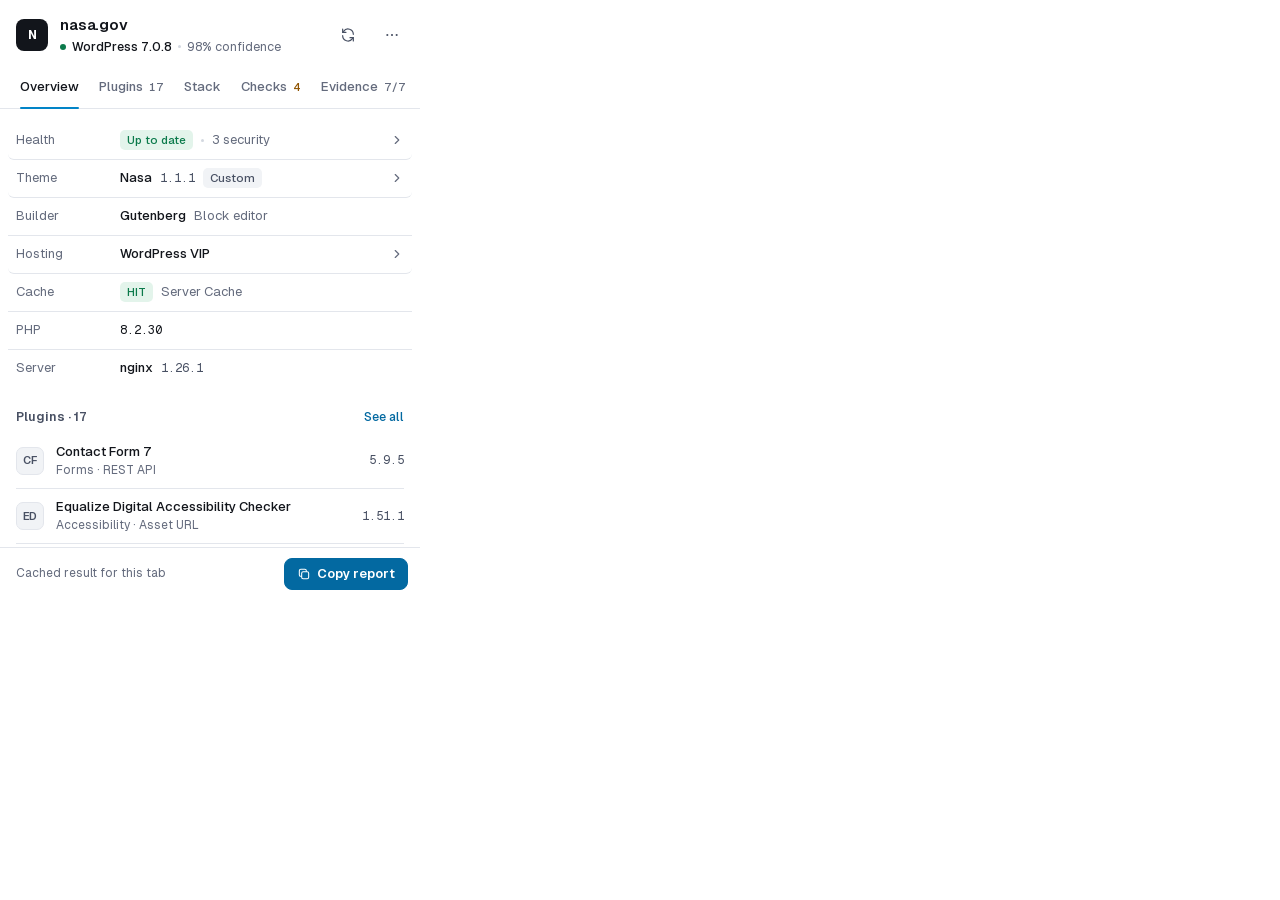
==== popup/popup.html @ 4d2f4af3 "release: WPScout 2.1.0 Vulnerability checks (Wordfence Intelligence, WPScan), Stack and Checks tabs," ====
<!DOCTYPE html>
<html lang="en">
<head>
  <meta charset="UTF-8">
  <meta name="viewport" content="width=device-width, initial-scale=1.0">
  <meta name="color-scheme" content="light dark">
  <title>WPScout</title>
  <script src="theme-init.js"></script>
  <link rel="stylesheet" href="popup.css">
</head>
<body>
  <div class="pp" id="app">
    <!-- Header: site identity + status line -->
    <header class="pp-head">
      <div class="site-ico" id="site-ico" aria-hidden="true">
        <span class="site-mono" id="site-mono">W</span>
        <img id="site-favicon" alt="" hidden>
      </div>
      <div class="site-meta">
        <div class="site-name" id="site-name">Scanning…</div>
        <div class="site-sub" id="site-sub"><span class="sk" style="width:150px;height:9px"></span></div>
      </div>
      <button class="ibtn" id="rescan-btn" type="button" aria-label="Rescan page" title="Rescan page">
        <svg width="16" height="16" viewBox="0 0 24 24" fill="none" stroke="currentColor" stroke-width="1.8" stroke-linecap="round" stroke-linejoin="round"><path d="M20 11a8 8 0 0 0-14.6-4.5L4 8"/><path d="M4 3v5h5"/><path d="M4 13a8 8 0 0 0 14.6 4.5L20 16"/><path d="M20 21v-5h-5"/></svg>
      </button>
      <button class="ibtn" id="menu-btn" type="button" aria-label="More actions" title="More" aria-haspopup="menu" aria-expanded="false" aria-controls="menu">
        <svg width="16" height="16" viewBox="0 0 24 24" fill="currentColor"><circle cx="5" cy="12" r="1.6"/><circle cx="12" cy="12" r="1.6"/><circle cx="19" cy="12" r="1.6"/></svg>
      </button>
    </header>

    <!-- Overflow menu -->
    <div class="menu" id="menu" role="menu" aria-labelledby="menu-btn" hidden>
      <button class="mi" type="button" role="menuitem" data-action="copy-plugins">
        <svg width="16" height="16" viewBox="0 0 24 24" fill="none" stroke="currentColor" stroke-width="1.8" stroke-linejoin="round"><path d="M8 6h12M8 12h12M8 18h12" stroke-linecap="round"/><circle cx="4" cy="6" r="1" fill="currentColor"/><circle cx="4" cy="12" r="1" fill="currentColor"/><circle cx="4" cy="18" r="1" fill="currentColor"/></svg>
        Copy plugin list
      </button>
      <button class="mi" type="button" role="menuitem" data-action="export-json">
        <svg width="16" height="16" viewBox="0 0 24 24" fill="none" stroke="currentColor" stroke-width="1.8" stroke-linecap="round" stroke-linejoin="round"><path d="M12 4v11"/><path d="m7 10 5 5 5-5"/><path d="M5 20h14"/></svg>
        Export JSON
      </button>
      <button class="mi" type="button" role="menuitem" data-action="open-settings">
        <svg width="16" height="16" viewBox="0 0 24 24" fill="none" stroke="currentColor" stroke-width="1.8" stroke-linecap="round" stroke-linejoin="round"><path d="M12 3 5 6v5c0 4.4 3 8.4 7 9.5 4-1.1 7-5.1 7-9.5V6Z"/><path d="m9.5 12 1.8 1.8L15 10"/></svg>
        Vulnerability checks
      </button>
      <div class="msep" role="separator"></div>
      <button class="mi" type="button" role="menuitem" data-action="theme">
        <svg width="16" height="16" viewBox="0 0 24 24" fill="none" stroke="currentColor" stroke-width="1.8" stroke-linejoin="round"><path d="M20 14.5A8 8 0 1 1 9.5 4a6.5 6.5 0 0 0 10.5 10.5z"/></svg>
        <span id="theme-label">Dark theme</span>
      </button>
      <a class="mi" role="menuitem" href="https://wise.com/pay/r/dY07p1CL5kn91qw" target="_blank" rel="noopener noreferrer">
        <svg width="16" height="16" viewBox="0 0 24 24" fill="none" stroke="currentColor" stroke-width="1.8" stroke-linejoin="round"><path d="M12 20s-7.5-4.4-7.5-10A4.3 4.3 0 0 1 12 7.6 4.3 4.3 0 0 1 19.5 10c0 5.6-7.5 10-7.5 10z"/></svg>
        Support WPScout
      </a>
      <div class="msep" role="separator"></div>
      <div class="mver"><img src="logo.svg" alt=""><span id="app-version">WPScout</span></div>
    </div>

    <!-- Tabs -->
    <nav class="pp-tabs" id="tabs" role="tablist" aria-label="Report sections" hidden>
      <button class="pp-tab" type="button" role="tab" id="tab-overview" data-tab="overview" aria-controls="pane-overview" aria-selected="true">Overview</button>
      <button class="pp-tab" type="button" role="tab" id="tab-plugins" data-tab="plugins" aria-controls="pane-plugins" aria-selected="false" tabindex="-1">Plugins<span class="count" id="tab-plugins-count"></span></button>
      <button class="pp-tab" type="button" role="tab" id="tab-hosting" data-tab="hosting" aria-controls="pane-hosting" aria-selected="false" tabindex="-1">Stack</button>
      <button class="pp-tab" type="button" role="tab" id="tab-checks" data-tab="checks" aria-controls="pane-checks" aria-selected="false" tabindex="-1">Checks<span class="count warn" id="tab-checks-count"></span></button>
      <button class="pp-tab" type="button" role="tab" id="tab-evidence" data-tab="evidence" aria-controls="pane-evidence" aria-selected="false" tabindex="-1">Evidence<span class="count" id="tab-evidence-count"></span></button>
      <span class="pp-ink" id="tab-ink" aria-hidden="true"></span>
    </nav>

    <main class="pp-body" id="body">
      <!-- Scanning skeleton -->
      <section class="pp-pane" id="state-loading" aria-busy="true" aria-label="Scanning">
        <dl class="rows">
          <div class="row"><dt>Theme</dt><dd><span class="sk" style="width:46%"></span></dd><span></span></div>
          <div class="row"><dt>Builder</dt><dd><span class="sk" style="width:38%"></span></dd><span></span></div>
          <div class="row"><dt>Hosting</dt><dd><span class="sk" style="width:52%"></span></dd><span></span></div>
          <div class="row"><dt>Cache</dt><dd><span class="sk" style="width:30%"></span></dd><span></span></div>
          <div class="row"><dt>PHP</dt><dd><span class="sk" style="width:24%"></span></dd><span></span></div>
          <div class="row"><dt>Server</dt><dd><span class="sk" style="width:40%"></span></dd><span></span></div>
        </dl>
        <div class="grp">
          <div class="grp-h"><h2>Plugins</h2></div>
          <div class="sk-row"><span class="sk sk-ico"></span><span class="sk-lines"><span class="sk" style="width:62%"></span><span class="sk" style="width:30%;height:8px"></span></span><span class="sk" style="width:44px"></span></div>
          <div class="sk-row"><span class="sk sk-ico"></span><span class="sk-lines"><span class="sk" style="width:48%"></span><span class="sk" style="width:26%;height:8px"></span></span><span class="sk" style="width:44px"></span></div>
          <div class="sk-row"><span class="sk sk-ico"></span><span class="sk-lines"><span class="sk" style="width:70%"></span><span class="sk" style="width:34%;height:8px"></span></span><span class="sk" style="width:44px"></span></div>
        </div>
      </section>

      <!-- Not WordPress / browser page / error -->
      <section class="pp-pane nowp" id="state-empty" hidden>
        <div>
          <img class="empty-logo" src="logo.svg" alt="">
          <h2 id="empty-title">This site doesn't look like WordPress</h2>
          <p id="empty-desc">None of the seven signals matched.</p>
        </div>
        <div class="checked" id="empty-checked">
          <dl class="rows">
            <div class="row"><span class="xi" aria-hidden="true"></span><dd><span class="v">Asset paths</span><span class="aux">No /wp-content/ or /wp-includes/ files</span></dd><span></span></div>
            <div class="row"><span class="xi" aria-hidden="true"></span><dd><span class="v">Generator tag</span><span class="aux">No WordPress meta tag</span></dd><span></span></div>
            <div class="row"><span class="xi" aria-hidden="true"></span><dd><span class="v">REST API</span><span class="aux">No /wp-json/ endpoint</span></dd><span></span></div>
            <div class="row"><span class="xi" aria-hidden="true"></span><dd><span class="v">Link header</span><span class="aux">No api.w.org relation</span></dd><span></span></div>
          </dl>
        </div>
        <div class="empty-actions">
          <button class="btn primary" type="button" id="empty-rescan">
            <svg width="14" height="14" viewBox="0 0 24 24" fill="none" stroke="currentColor" stroke-width="1.8" stroke-linecap="round" stroke-linejoin="round"><path d="M20 11a8 8 0 0 0-14.6-4.5L4 8"/><path d="M4 3v5h5"/><path d="M4 13a8 8 0 0 0 14.6 4.5L20 16"/><path d="M20 21v-5h-5"/></svg>
            Rescan
          </button>
          <button class="btn primary" type="button" id="empty-reload" data-action="reload-tab" hidden>
            <svg width="14" height="14" viewBox="0 0 24 24" fill="none" stroke="currentColor" stroke-width="1.8" stroke-linecap="round" stroke-linejoin="round"><path d="M20 11a8 8 0 0 0-14.6-4.5L4 8"/><path d="M4 3v5h5"/></svg>
            Reload page
          </button>
          <button class="btn" type="button" data-open="https://wordpress.org/showcase/">Try a WordPress site</button>
        </div>
      </section>

      <!-- Overview -->
      <section class="pp-pane" id="pane-overview" role="tabpanel" aria-labelledby="tab-overview" hidden>
        <dl class="rows" id="stack-rows"></dl>
        <div class="grp">
          <div class="grp-h"><h2 id="ov-plugins-h">Plugins</h2><button class="link" type="button" data-goto="plugins">See all</button></div>
          <ul class="plist" id="ov-plugins"></ul>
        </div>
      </section>

      <!-- Plugins -->
      <section class="pp-pane" id="pane-plugins" role="tabpanel" aria-labelledby="tab-plugins" hidden>
        <label class="search">
          <svg width="14" height="14" viewBox="0 0 24 24" fill="none" stroke="currentColor" stroke-width="2" stroke-linecap="round"><circle cx="11" cy="11" r="7"/><path d="m20 20-3.5-3.5"/></svg>
          <input type="search" id="plugin-search" placeholder="Search plugins" aria-label="Search plugins" autocomplete="off" spellcheck="false">
        </label>
        <div class="chips" id="chips" role="group" aria-label="Filter by category"></div>
        <div id="plugins-list"></div>
      </section>

      <!-- Hosting -->
      <section class="pp-pane" id="pane-hosting" role="tabpanel" aria-labelledby="tab-hosting" hidden></section>

      <!-- Checks: updates, security, SEO -->
      <section class="pp-pane" id="pane-checks" role="tabpanel" aria-labelledby="tab-checks" hidden></section>

      <!-- Settings: optional API keys for known-vulnerability checks -->
      <section class="pp-pane settings" id="pane-settings" hidden>
        <button class="link back" type="button" data-action="close-settings">← Back</button>
        <h2>Vulnerability checks</h2>
        <p>WPScout can check the plugins, theme and WordPress version it finds against databases of known vulnerabilities. Add a key for any of these. Results from each are combined, and Chrome asks to let WPScout reach each provider you turn on.</p>
        <div class="prov" data-provider="wordfence">
          <div class="prov-h"><h3>Wordfence</h3><span class="prov-state" id="state-wordfence"></span></div>
          <p class="aux">Free key. <a href="https://www.wordfence.com/threat-intel/vulnerabilities/" target="_blank" rel="noopener noreferrer">Get a key at wordfence.com</a></p>
          <p class="aux">Downloads the full list at most once a day and checks versions on your computer. The sites you scan are never sent to Wordfence.</p>
          <label class="field"><input type="password" id="key-wordfence" autocomplete="off" spellcheck="false" aria-label="Wordfence API key" placeholder="Paste your Wordfence Intelligence API key"></label>
          <div class="settings-actions">
            <button class="btn primary" type="button" data-action="save-key" data-provider="wordfence">Save and turn on</button>
            <button class="btn" type="button" id="remove-wordfence" data-action="remove-key" data-provider="wordfence" hidden>Remove key</button>
          </div>
          <p class="status" id="status-wordfence"></p>
        </div>
        <div class="prov" data-provider="wpscan">
          <div class="prov-h"><h3>WPScan</h3><span class="prov-state" id="state-wpscan"></span></div>
          <p class="aux">Free key for non-commercial use: 25 requests a day. Commercial use needs a paid plan. <a href="https://wpscan.com/pricing/" target="_blank" rel="noopener noreferrer">See wpscan.com</a></p>
          <p class="aux">Checks run when you open the popup, one request per plugin, theme and WordPress version, so a free key covers about two sites a day. Plugin and theme names (not their versions) are sent to WPScan, and results aren’t stored.</p>
          <label class="field"><input type="password" id="key-wpscan" autocomplete="off" spellcheck="false" aria-label="WPScan API key" placeholder="Paste your WPScan API token"></label>
          <div class="settings-actions">
            <button class="btn primary" type="button" data-action="save-key" data-provider="wpscan">Save and turn on</button>
            <button class="btn" type="button" id="remove-wpscan" data-action="remove-key" data-provider="wpscan" hidden>Remove key</button>
          </div>
          <p class="status" id="status-wpscan"></p>
        </div>
        <p class="aux credit">Vulnerability data provided by Wordfence Intelligence and WPScan, depending on the keys you add.</p>
      </section>

      <!-- Evidence -->
      <section class="pp-pane" id="pane-evidence" role="tabpanel" aria-labelledby="tab-evidence" hidden></section>
    </main>

    <footer class="pp-foot" id="foot">
      <span class="when" id="foot-when">Reading page signals and REST API…</span>
      <button class="btn primary" type="button" id="copy-btn" disabled>
        <svg width="14" height="14" viewBox="0 0 24 24" fill="none" stroke="currentColor" stroke-width="1.8" stroke-linejoin="round"><rect x="8" y="8" width="12" height="12" rx="2.5"/><path d="M16 8V6.5A2.5 2.5 0 0 0 13.5 4h-7A2.5 2.5 0 0 0 4 6.5v7A2.5 2.5 0 0 0 6.5 16H8"/></svg>
        Copy report
      </button>
    </footer>

    <div class="toast" id="toast" role="status" aria-live="polite"></div>
  </div>

  <script src="detect.js"></script>
  <script src="popup.js"></script>
</body>
</html>
---- popup/popup.css ----
/* ==========================================================================
   WPScout popup (420 × 600)
   Neutral surfaces, one brand blue (#0284C7), green = confirmed,
   amber = uncertain. Geist for UI, Geist Mono only for versions, IPs, headers.
   ========================================================================== */

@font-face {
  font-family: "Geist";
  src: url("fonts/Geist-Variable.woff2") format("woff2");
  font-weight: 100 900;
  font-display: swap;
}
@font-face {
  font-family: "Geist Mono";
  src: url("fonts/GeistMono-Variable.woff2") format("woff2");
  font-weight: 100 900;
  font-display: swap;
}

:root {
  --bg: #FFFFFF;
  --sunken: #F1F3F6;
  --line: #E3E6EC;
  --line-strong: #D3D8E0;
  --ink: #12151B;
  --ink-2: #485063;
  --ink-3: #646B7D;
  --brand: #0284C7;          /* WPScout brand blue: icon, indicators */
  --brand-fill: #0369A1;     /* primary button: brand blue one step deeper, so white text passes AA (5.9:1) */
  --brand-fill-hover: #075985;
  --brand-ink: #FFFFFF;      /* text on brand fills */
  --accent: #0369A1;         /* links and focus on light (5.9:1) */
  --accent-soft: #E0F2FE;
  --ok: #0B7A4B;
  --ok-soft: #E3F4EB;
  --warn: #8F5400;
  --warn-soft: #FCF1DD;
  --bad: #B42318;
  --shadow-menu: 0 2px 6px rgba(18, 21, 27, .08), 0 16px 32px -12px rgba(18, 21, 27, .28);
  --font: "Geist", ui-sans-serif, -apple-system, BlinkMacSystemFont, "Segoe UI", sans-serif;
  --mono: "Geist Mono", ui-monospace, SFMono-Regular, Menlo, Consolas, monospace;
  --ease: cubic-bezier(.2, .8, .2, 1);
  color-scheme: light;
}
@media (prefers-color-scheme: dark) {
  :root:not([data-theme="light"]) {
    --bg: #15181E; --sunken: #1D2129; --line: #272C36; --line-strong: #343A47;
    --ink: #ECEEF3; --ink-2: #B3B9C6; --ink-3: #959CAD;
    --brand: #38BDF8; --brand-fill: #0284C7; --brand-fill-hover: #0369A1;
    --accent: #38BDF8; --accent-soft: #0C2D42;
    --ok: #4CC38A; --ok-soft: #12291F; --warn: #E9B357; --warn-soft: #2C2312; --bad: #F2867B;
    --shadow-menu: 0 2px 6px rgba(0, 0, 0, .4), 0 16px 32px -12px rgba(0, 0, 0, .7);
    color-scheme: dark;
  }
}
:root[data-theme="dark"] {
  --bg: #15181E; --sunken: #1D2129; --line: #272C36; --line-strong: #343A47;
  --ink: #ECEEF3; --ink-2: #B3B9C6; --ink-3: #959CAD;
  --brand: #38BDF8; --brand-fill: #0284C7; --brand-fill-hover: #0369A1;
  --accent: #38BDF8; --accent-soft: #0C2D42;
  --ok: #4CC38A; --ok-soft: #12291F; --warn: #E9B357; --warn-soft: #2C2312; --bad: #F2867B;
  --shadow-menu: 0 2px 6px rgba(0, 0, 0, .4), 0 16px 32px -12px rgba(0, 0, 0, .7);
  color-scheme: dark;
}

* { box-sizing: border-box; margin: 0; padding: 0; }
[hidden] { display: none !important; }

/* Paint the root too: Chrome's popup frame shows the html background at its edges,
   which otherwise stays white in dark mode. */
html { background: var(--bg); }
html, body { width: 420px; height: 600px; overflow: hidden; }
body {
  background: var(--bg);
  color: var(--ink);
  font: 13px/1.45 var(--font);
  -webkit-font-smoothing: antialiased;
  overflow: hidden;
}
::selection { background: var(--accent-soft); color: var(--ink); }
:focus-visible { outline: 2px solid var(--accent); outline-offset: 2px; border-radius: 4px; }
button { font: inherit; color: inherit; }
a { color: var(--accent); text-decoration: none; }
.mono, .num, code { font-family: var(--mono); }

/* --------------------------------------------------------------- shell */
.pp { position: relative; height: 600px; display: flex; flex-direction: column; overflow: hidden; isolation: isolate; }

.pp-head { display: flex; align-items: center; gap: 12px; padding: 14px 12px 12px 16px; flex: none; }
.site-ico { position: relative; width: 32px; height: 32px; border-radius: 8px; background: var(--ink); color: var(--bg); display: grid; place-items: center; flex: none; overflow: hidden; }
.site-ico.muted { background: var(--sunken); color: var(--ink-3); }
.site-ico.has-img { background: var(--sunken); }
.site-mono { font: 700 12px/1 var(--font); letter-spacing: -.02em; }
.site-ico img { position: absolute; inset: 6px; width: 20px; height: 20px; object-fit: contain; }
.site-meta { min-width: 0; flex: 1; display: grid; gap: 2px; }
.site-name { font-size: 15px; font-weight: 600; letter-spacing: -.01em; white-space: nowrap; overflow: hidden; text-overflow: ellipsis; }
.site-sub { display: flex; align-items: center; gap: 6px; color: var(--ink-3); font-size: 12.5px; white-space: nowrap; min-height: 18px; }
.site-sub b { color: var(--ink); font-weight: 500; }
.dot { width: 6px; height: 6px; border-radius: 50%; background: var(--ok); flex: none; }
.dot.off { background: var(--ink-3); }
.sep { width: 3px; height: 3px; border-radius: 50%; background: var(--line-strong); flex: none; }

.ibtn { width: 32px; height: 32px; border-radius: 8px; border: 0; background: transparent; color: var(--ink-2); display: grid; place-items: center; cursor: pointer; flex: none; transition: background-color .15s, color .15s; }
.ibtn:hover, .ibtn[aria-expanded="true"] { background: var(--sunken); color: var(--ink); }
.ibtn:disabled { cursor: default; opacity: .5; background: transparent; }
.ibtn.spinning svg { animation: spin .9s linear infinite; }
@keyframes spin { to { transform: rotate(360deg); } }

/* --------------------------------------------------------------- tabs */
.pp-tabs { position: relative; display: flex; gap: 4px; padding: 0 12px; border-bottom: 1px solid var(--line); flex: none; }
.pp-tab { position: relative; border: 0; background: none; color: var(--ink-3); font-size: 13px; font-weight: 500; padding: 10px 8px 11px; cursor: pointer; display: inline-flex; align-items: center; gap: 6px; transition: color .15s; }
.pp-tab:hover, .pp-tab[aria-selected="true"] { color: var(--ink); }
.pp-tab .count { font-size: 11.5px; color: var(--ink-3); font-variant-numeric: tabular-nums; }
.pp-tab .count:empty { display: none; }
.pp-ink { position: absolute; bottom: -1px; left: 0; width: 0; height: 2px; background: var(--brand); border-radius: 2px; transition: transform .25s var(--ease), width .25s var(--ease); }

/* --------------------------------------------------------------- body */
.pp-body { flex: 1; min-height: 0; overflow-y: auto; scrollbar-width: thin; scrollbar-color: var(--line-strong) transparent; border-top: 1px solid transparent; }
.pp-head + .menu + .pp-tabs[hidden] + .pp-body { border-top-color: var(--line); }
.pp-pane { padding: 12px 16px 20px; }

.pp-foot { display: flex; align-items: center; gap: 8px; padding: 10px 12px 10px 16px; border-top: 1px solid var(--line); flex: none; }
.pp-foot .when { flex: 1; min-width: 0; color: var(--ink-3); font-size: 12px; white-space: nowrap; overflow: hidden; text-overflow: ellipsis; }

.btn { height: 32px; padding: 0 12px; border-radius: 8px; border: 1px solid var(--line-strong); background: var(--bg); color: var(--ink); font-size: 13px; font-weight: 500; display: inline-flex; align-items: center; gap: 6px; cursor: pointer; white-space: nowrap; transition: background-color .15s, border-color .15s, transform .1s, opacity .15s; }
.btn:hover { background: var(--sunken); }
.btn:active { transform: scale(.98); }
.btn.primary { background: var(--brand-fill); color: var(--brand-ink); border-color: var(--brand-fill); font-weight: 600; }
.btn.primary:hover { background: var(--brand-fill-hover); border-color: var(--brand-fill-hover); }
.btn:disabled { opacity: .4; cursor: default; transform: none; }
.btn.sm { height: 28px; font-size: 12.5px; padding: 0 10px; }

.grp { margin-top: 18px; }
.grp:first-child { margin-top: 4px; }
.grp-h { display: flex; align-items: baseline; justify-content: space-between; margin: 0 0 6px; }
.grp-h h2 { font-size: 12.5px; font-weight: 600; color: var(--ink-2); }
.link { border: 0; background: none; color: var(--accent); font-size: 12.5px; font-weight: 500; cursor: pointer; padding: 2px 0; }
.link:hover { text-decoration: underline; text-underline-offset: 3px; }

/* --------------------------------------------------------------- definition rows */
.rows { margin: 0; }
.row { display: grid; grid-template-columns: 92px minmax(0, 1fr) auto; align-items: center; gap: 12px; min-height: 38px; padding: 7px 8px; margin: 0 -8px; border-bottom: 1px solid var(--line); }
.row:last-child, .row:has(+ .reveal:last-child) { border-bottom: 0; }
.row dt { color: var(--ink-3); }
.row dd { min-width: 0; display: flex; align-items: center; gap: 8px; flex-wrap: wrap; }
.row .v { font-weight: 500; color: var(--ink); overflow-wrap: anywhere; }
.row .aux { color: var(--ink-3); }
.row .num { font-size: 12px; color: var(--ink-2); }
.row .num.strong { color: var(--ink); }
.row .stack { display: grid; gap: 2px; }
.row.clickable { cursor: pointer; border-radius: 6px; }
.row.clickable:hover { background: var(--sunken); }
.chev { color: var(--ink-3); transition: transform .2s var(--ease); }
.row[aria-expanded="true"] .chev { transform: rotate(90deg); }

.tag { display: inline-flex; align-items: center; gap: 4px; height: 20px; padding: 0 7px; border-radius: 5px; font-size: 11.5px; font-weight: 500; background: var(--sunken); color: var(--ink-2); white-space: nowrap; }
.tag.ok { background: var(--ok-soft); color: var(--ok); }
.tag.warn { background: var(--warn-soft); color: var(--warn); }

.copy { border: 0; background: none; color: var(--ink-3); cursor: pointer; width: 28px; height: 28px; border-radius: 6px; display: grid; place-items: center; }
.copy:hover { background: var(--sunken); color: var(--ink); }

/* --------------------------------------------------------------- expandable */
.reveal { display: grid; grid-template-rows: 0fr; transition: grid-template-rows .22s var(--ease); }
.reveal > div { overflow: hidden; min-height: 0; }
.reveal.open { grid-template-rows: 1fr; }
.theme-card { margin: 4px 0 10px; padding: 12px; border-radius: 8px; background: var(--sunken); display: grid; gap: 10px; }
.kv { display: grid; grid-template-columns: 80px minmax(0, 1fr); gap: 4px 12px; font-size: 12.5px; }
.kv > span:nth-child(odd) { color: var(--ink-3); }
.kv .mono { font-size: 12px; overflow-wrap: anywhere; }
.inline-actions { display: flex; gap: 6px; flex-wrap: wrap; }

/* --------------------------------------------------------------- plugins */
.search { position: relative; display: block; margin: 2px 0 10px; }
.search svg { position: absolute; left: 10px; top: 50%; transform: translateY(-50%); color: var(--ink-3); pointer-events: none; }
.search input { width: 100%; height: 34px; border-radius: 8px; border: 1px solid var(--line); background: var(--sunken); color: var(--ink); font: 13px var(--font); padding: 0 10px 0 32px; outline: none; caret-color: var(--accent); transition: border-color .15s, background-color .15s; }
.search input::placeholder { color: var(--ink-3); }
.search input:focus { border-color: var(--accent); background: var(--bg); }
.search input::-webkit-search-cancel-button { cursor: pointer; }

.chips { display: flex; gap: 6px; overflow-x: auto; margin: 0 -16px 8px; padding: 0 16px 4px; scrollbar-width: none; }
.chips::-webkit-scrollbar { display: none; }
.chip { flex: none; height: 28px; padding: 0 10px; border-radius: 999px; border: 1px solid var(--line); background: var(--bg); color: var(--ink-2); font-size: 12.5px; font-weight: 500; cursor: pointer; display: inline-flex; align-items: center; gap: 6px; transition: background-color .15s, border-color .15s, color .15s; }
.chip:hover { border-color: var(--line-strong); color: var(--ink); }
.chip[aria-pressed="true"] { background: var(--ink); border-color: var(--ink); color: var(--bg); }
.chip .c { font-variant-numeric: tabular-nums; opacity: .7; }

.plist { list-style: none; }
.pl { border-bottom: 1px solid var(--line); }
.pl:last-child { border-bottom: 0; }
.pl-main { display: grid; grid-template-columns: 28px minmax(0, 1fr) auto; align-items: center; gap: 12px; padding: 9px 8px; margin: 0 -8px; width: calc(100% + 16px); border: 0; background: none; text-align: left; cursor: pointer; border-radius: 6px; font-size: 13px; }
.pl-main:hover { background: var(--sunken); }
.pico { position: relative; width: 28px; height: 28px; border-radius: 7px; display: grid; place-items: center; font: 600 11px/1 var(--font); letter-spacing: -.02em; color: var(--ink-2); background: var(--sunken); border: 1px solid var(--line); overflow: hidden; }
.pico img { position: absolute; inset: 0; width: 100%; height: 100%; object-fit: cover; background: var(--bg); }
.ptext { min-width: 0; }
.pname { display: block; font-weight: 500; white-space: nowrap; overflow: hidden; text-overflow: ellipsis; }
.pmeta { display: block; color: var(--ink-3); font-size: 12px; white-space: nowrap; overflow: hidden; text-overflow: ellipsis; }
.pver { font-family: var(--mono); font-size: 12px; color: var(--ink-2); text-align: right; white-space: nowrap; }
.pver.unk { font-family: var(--font); color: var(--warn); }
.pdetail { padding: 0 0 12px 40px; display: grid; gap: 8px; }
.evid { font-family: var(--mono); font-size: 11.5px; line-height: 1.5; color: var(--ink-2); background: var(--sunken); border-radius: 6px; padding: 8px 10px; overflow-wrap: anywhere; user-select: text; }
.method { color: var(--ink-3); font-size: 12px; }
.subh { display: flex; justify-content: space-between; font-size: 12px; color: var(--ink-3); margin: 14px 0 2px; }
.empty-list { padding: 28px 0; text-align: center; color: var(--ink-3); display: grid; gap: 6px; justify-items: center; }

/* --------------------------------------------------------------- evidence */
.verdict { display: grid; gap: 8px; padding: 4px 0 14px; border-bottom: 1px solid var(--line); margin-bottom: 4px; }
.verdict .line { display: flex; align-items: baseline; justify-content: space-between; gap: 12px; }
.verdict .big { font-size: 15px; font-weight: 600; letter-spacing: -.01em; }
.verdict .conf { color: var(--ink-3); font-size: 12.5px; font-variant-numeric: tabular-nums; }
.segs { display: grid; grid-template-columns: repeat(7, 1fr); gap: 3px; }
.segs i { height: 6px; border-radius: 2px; background: var(--line); }
.segs i.on { background: var(--ok); }
.sig { border-bottom: 1px solid var(--line); }
.sig:last-child { border-bottom: 0; }
.sig-main { display: grid; grid-template-columns: 18px minmax(0, 1fr) auto; gap: 10px; align-items: start; width: calc(100% + 16px); margin: 0 -8px; padding: 10px 8px; border: 0; background: none; text-align: left; cursor: pointer; border-radius: 6px; font-size: 13px; }
.sig-main:hover { background: var(--sunken); }
.sig-main:disabled { cursor: default; background: none; }
.ck { color: var(--ok); margin-top: 1px; }
.ck.no { color: var(--ink-3); }
.sig-t { display: block; font-weight: 500; }
.sig-main:disabled .sig-t { color: var(--ink-3); font-weight: 400; }
.sig-s { display: block; color: var(--ink-3); font-size: 12px; white-space: nowrap; overflow: hidden; text-overflow: ellipsis; }
.sig-src { font-size: 11.5px; color: var(--ink-3); white-space: nowrap; margin-top: 1px; }
.sig .pdetail { padding-left: 28px; }

/* --------------------------------------------------------------- menu & toast */
.menu { position: absolute; top: 50px; right: 12px; width: 220px; background: var(--bg); border: 1px solid var(--line); border-radius: 10px; box-shadow: var(--shadow-menu); padding: 6px; z-index: 5; transform-origin: top right; transition: opacity .14s ease-out, transform .14s var(--ease), visibility .14s; }
.menu[hidden] { display: block !important; opacity: 0; transform: scale(.96) translateY(-4px); pointer-events: none; visibility: hidden; }
.mi { width: 100%; display: flex; align-items: center; gap: 10px; height: 34px; padding: 0 10px; border: 0; background: none; color: var(--ink); font-size: 13px; border-radius: 6px; cursor: pointer; text-align: left; }
.mi:hover, .mi:focus-visible { background: var(--sunken); outline-offset: -2px; }
.mi svg { color: var(--ink-3); flex: none; }
.mi:disabled { opacity: .4; cursor: default; background: none; }
.msep { height: 1px; background: var(--line); margin: 6px -6px; }
.mver { display: flex; align-items: center; gap: 8px; padding: 4px 10px 4px; font-size: 12px; color: var(--ink-3); }
.mver img { width: 16px; height: 16px; }
.empty-logo { width: 36px; height: 36px; margin-bottom: 12px; display: block; }

.toast { position: absolute; left: 50%; bottom: 62px; transform: translate(-50%, 8px); max-width: 360px; background: var(--ink); color: var(--bg); font-size: 12.5px; font-weight: 500; padding: 8px 12px; border-radius: 8px; opacity: 0; pointer-events: none; white-space: nowrap; overflow: hidden; text-overflow: ellipsis; z-index: 6; transition: opacity .18s, transform .18s var(--ease); }
.toast.show { opacity: 1; transform: translate(-50%, 0); }

/* --------------------------------------------------------------- skeleton & empty */
.sk { display: inline-block; height: 10px; border-radius: 5px; background: linear-gradient(90deg, var(--sunken) 0%, var(--line) 50%, var(--sunken) 100%); background-size: 200% 100%; animation: sheen 1.4s linear infinite; }
@keyframes sheen { to { background-position: -200% 0; } }
.sk-row { display: grid; grid-template-columns: 28px 1fr 44px; gap: 12px; align-items: center; padding: 10px 0; border-bottom: 1px solid var(--line); }
.sk-row:last-child { border-bottom: 0; }
.sk-ico { width: 28px; height: 28px; border-radius: 7px; }
.sk-lines { display: grid; gap: 6px; }

.nowp { padding: 24px 20px 20px; display: grid; gap: 16px; align-content: start; }
.nowp h2 { font-size: 16px; font-weight: 600; letter-spacing: -.01em; margin-bottom: 4px; }
.nowp p { color: var(--ink-2); }
.checked { border: 1px solid var(--line); border-radius: 8px; }
.checked .row { margin: 0; padding: 8px 12px; grid-template-columns: 18px minmax(0, 1fr); }
.checked .row > span:last-child:empty { display: none; }
.checked .row dd { display: grid; gap: 0; }
.checked .row .aux { font-size: 12px; }
.xi { width: 16px; height: 16px; border-radius: 50%; border: 1.6px solid var(--ink-3); position: relative; }
.xi::before, .xi::after { content: ""; position: absolute; left: 50%; top: 50%; width: 7px; height: 1.6px; background: var(--ink-3); border-radius: 1px; transform: translate(-50%, -50%) rotate(45deg); }
.xi::after { transform: translate(-50%, -50%) rotate(-45deg); }
.empty-actions { display: flex; gap: 8px; flex-wrap: wrap; }

@media (prefers-reduced-motion: reduce) {
  *, *::before, *::after { animation: none !important; transition: none !important; }
}

/* --------------------------------------------------------------- updates, checks, stack */
.pp-tab .count.warn { color: var(--warn); }
.site-sub { overflow: hidden; text-overflow: ellipsis; }
.site-sub .upd-note { color: var(--warn); font-weight: 500; }
.pver.upd { display: inline-flex; align-items: center; gap: 4px; color: var(--warn); font-weight: 500; }
.pver.upd .was { color: var(--ink-3); font-weight: 400; }
.pver.upd .arr { font-family: var(--font); color: var(--ink-3); }
.row dd .pver.upd { font-size: 12px; }
.tag.bad { background: color-mix(in srgb, var(--bad) 14%, transparent); color: var(--bad); }
.chip.chip-warn { border-color: color-mix(in srgb, var(--warn) 45%, var(--line)); color: var(--warn); }
.chip.chip-warn[aria-pressed="true"] { background: var(--warn); border-color: var(--warn); color: var(--bg); }
.row.chk dd { flex-wrap: nowrap; }
.clip { min-width: 0; flex: 1; white-space: nowrap; overflow: hidden; text-overflow: ellipsis; overflow-wrap: normal; }
.row.wide { grid-template-columns: minmax(0, 1fr) auto; }
.row.wide dt { color: var(--ink); min-width: 0; white-space: nowrap; overflow: hidden; text-overflow: ellipsis; }
.row.wide dd { justify-content: flex-end; max-width: 190px; }
.row.wide dd .num { color: var(--ink-2); }

/* --------------------------------------------------------------- 2.1: plugin health, vulnerabilities, settings */
.pflag { font-weight: 500; }
.pflag.warn { color: var(--warn); }
.pflag.bad { color: var(--bad); }
.row.note-row { grid-template-columns: minmax(0, 1fr); min-height: 0; padding-top: 0; margin-top: -8px; }
.row.wide:has(+ .note-row) { border-bottom: 0; }
.row.note-row .aux { font-size: 12px; }
.settings h2 { font-size: 15px; font-weight: 600; margin: 10px 0 6px; }
.settings p, .settings ol { color: var(--ink-2); margin: 0 0 10px; }
.settings ol { padding-left: 18px; display: grid; gap: 4px; }
.settings .aux { color: var(--ink-3); font-size: 12px; }
.settings .back { margin-bottom: 4px; }
.settings .field input { width: 100%; height: 34px; border-radius: 8px; border: 1px solid var(--line); background: var(--sunken); color: var(--ink); font: 13px var(--mono); padding: 0 10px; outline: none; caret-color: var(--accent); }
.settings .field input:focus { border-color: var(--accent); background: var(--bg); }
.settings-actions { display: flex; gap: 8px; margin: 10px 0; }
.settings .status { display: flex; gap: 8px; align-items: center; font-size: 12.5px; min-height: 22px; }
.settings .credit { margin-top: 16px; }

.settings .prov { border-top: 1px solid var(--line); padding-top: 12px; margin-top: 12px; }
.settings .prov-h { display: flex; align-items: center; justify-content: space-between; gap: 8px; margin-bottom: 4px; }
.settings h3 { font-size: 13.5px; font-weight: 600; margin: 0; }
.settings .prov p.aux { margin: 0 0 6px; }
.settings .prov .settings-actions { margin: 8px 0 4px; }
.vsrc { color: var(--ink-3); font-size: 11.5px; }
.row.wide.vrow { grid-template-columns: minmax(0, 1fr) auto auto; border-bottom: 0; }
.vrow + .reveal + .vnote { margin-top: -6px; }
.reveal.open + .vnote { display: none; }
.vcard { gap: 8px; }
.vcard > .aux { font-size: 12px; }
.vhits { list-style: none; margin: 0; padding: 0; display: grid; gap: 0; }
.vhit { padding: 8px 0; border-top: 1px solid var(--line); display: grid; gap: 5px; }
.vhit-t { font-size: 12.5px; font-weight: 500; color: var(--ink); overflow-wrap: anywhere; }
.vhit-m, .vhit-s { display: flex; flex-wrap: wrap; align-items: center; gap: 6px 10px; font-size: 12px; color: var(--ink-2); }
.vhit-m a, .vcard a { color: var(--accent); text-decoration: none; font-family: var(--mono); font-size: 11.5px; }
.vhit-m a:hover, .vcard a:hover { text-decoration: underline; }
.vhit .mono { font-family: var(--mono); font-size: 11.5px; }
.vhit .aux { color: var(--ink-3); }
.vsrc-chip { display: inline-flex; align-items: center; height: 20px; padding: 0 7px; border-radius: 5px; border: 1px solid var(--line-strong); font-size: 11.5px; color: var(--ink-2); font-family: inherit !important; }
a.vsrc-chip:hover { border-color: var(--accent); color: var(--accent); text-decoration: none !important; }
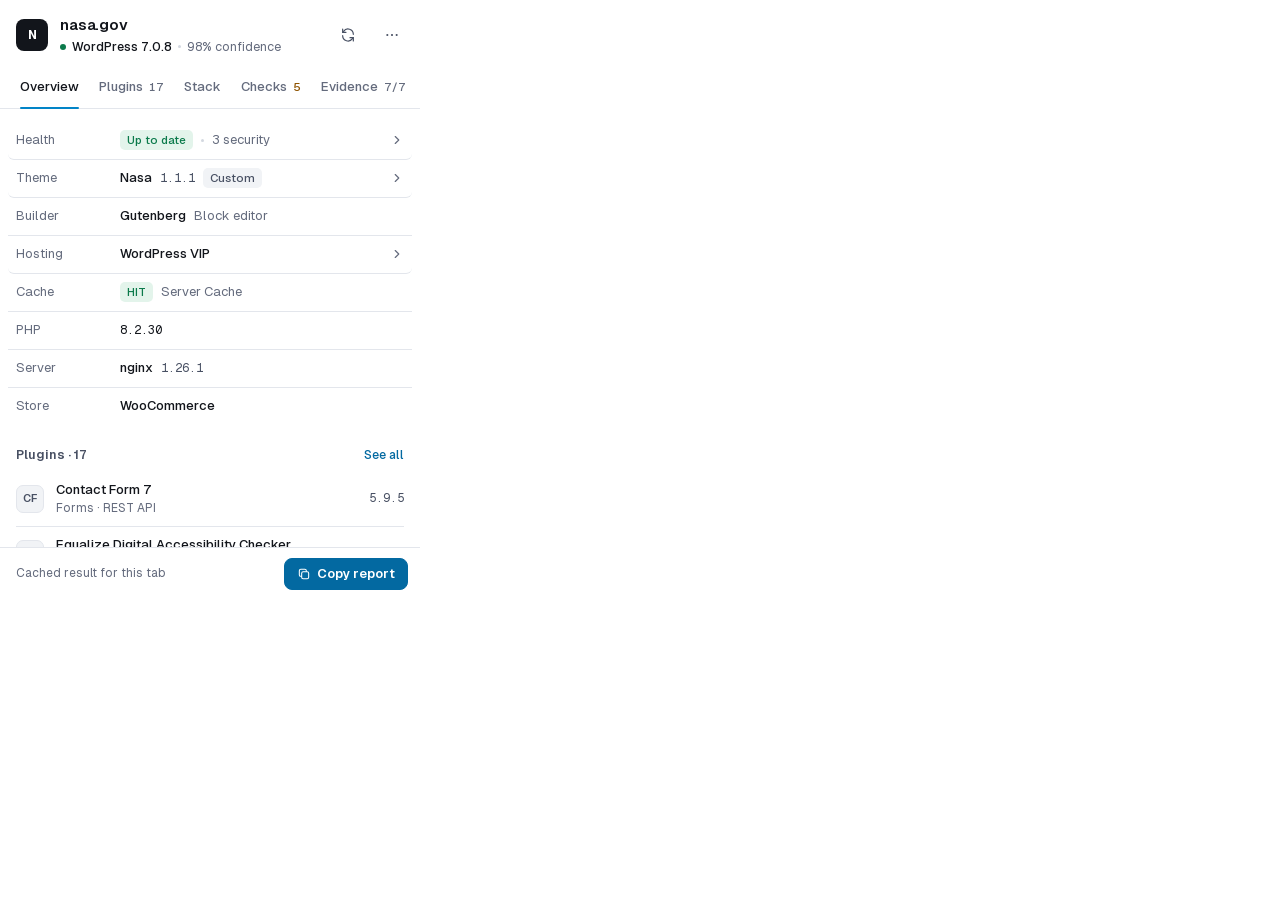
==== commit 5eac5148: "release: WPScout 2.3.0 Adds a first-run welcome screen (the popup opens after install), a review req" ====
--- a/popup/popup.html
+++ b/popup/popup.html
@@ -47,6 +47,10 @@
         <svg width="16" height="16" viewBox="0 0 24 24" fill="none" stroke="currentColor" stroke-width="1.8" stroke-linejoin="round"><path d="M20 14.5A8 8 0 1 1 9.5 4a6.5 6.5 0 0 0 10.5 10.5z"/></svg>
         <span id="theme-label">Dark theme</span>
       </button>
+      <button class="mi" type="button" role="menuitem" data-action="rate">
+        <svg width="16" height="16" viewBox="0 0 24 24" fill="none" stroke="currentColor" stroke-width="1.8" stroke-linejoin="round"><path d="m12 3 2.7 5.6 6.1.8-4.5 4.2 1.1 6.1L12 16.8 6.6 19.7l1.1-6.1L3.2 9.4l6.1-.8z"/></svg>
+        Rate WPScout
+      </button>
       <a class="mi" role="menuitem" href="https://wise.com/pay/r/dY07p1CL5kn91qw" target="_blank" rel="noopener noreferrer">
         <svg width="16" height="16" viewBox="0 0 24 24" fill="none" stroke="currentColor" stroke-width="1.8" stroke-linejoin="round"><path d="M12 20s-7.5-4.4-7.5-10A4.3 4.3 0 0 1 12 7.6 4.3 4.3 0 0 1 19.5 10c0 5.6-7.5 10-7.5 10z"/></svg>
         Support WPScout
@@ -180,6 +184,58 @@
     </footer>
 
     <div class="toast" id="toast" role="status" aria-live="polite"></div>
+
+    <!-- First run: welcome -->
+    <div class="sheet-wrap full" id="welcome" hidden>
+      <div class="sheet welcome" role="dialog" aria-modal="true" aria-labelledby="welcome-title" aria-describedby="welcome-desc">
+        <div class="welcome-top">
+          <img class="welcome-logo" src="logo.svg" alt="">
+          <h2 id="welcome-title">Welcome to WPScout</h2>
+          <p id="welcome-desc">See how any WordPress site is built, in one click.</p>
+        </div>
+        <ul class="welcome-list">
+          <li>
+            <span class="wl-ico" aria-hidden="true"><svg width="16" height="16" viewBox="0 0 24 24" fill="none" stroke="currentColor" stroke-width="1.8" stroke-linecap="round" stroke-linejoin="round"><circle cx="11" cy="11" r="7"/><path d="m20 20-3.5-3.5"/></svg></span>
+            <span><b>Open it on any site.</b> The badge on the WPScout icon shows how many plugins a WordPress site uses.</span>
+          </li>
+          <li>
+            <span class="wl-ico" aria-hidden="true"><svg width="16" height="16" viewBox="0 0 24 24" fill="none" stroke="currentColor" stroke-width="1.8" stroke-linecap="round" stroke-linejoin="round"><path d="M4 12.5 9 17.5 20 6.5"/></svg></span>
+            <span><b>Health checks when you open it.</b> Updates, security, speed and SEO, without slowing down your browsing.</span>
+          </li>
+          <li>
+            <span class="wl-ico" aria-hidden="true"><svg width="16" height="16" viewBox="0 0 24 24" fill="none" stroke="currentColor" stroke-width="1.8" stroke-linecap="round" stroke-linejoin="round"><rect x="5" y="11" width="14" height="9" rx="2"/><path d="M8 11V8a4 4 0 0 1 8 0v3"/></svg></span>
+            <span><b>Private by design.</b> No account and no tracking. Results stay in your browser.</span>
+          </li>
+        </ul>
+        <p class="welcome-tip">
+          <svg width="14" height="14" viewBox="0 0 24 24" fill="none" stroke="currentColor" stroke-width="1.8" stroke-linecap="round" stroke-linejoin="round" aria-hidden="true"><path d="M12 17v4"/><path d="M8 3h8l-1 6 3 4H6l3-4z"/></svg>
+          <span>Tip: pin WPScout from the puzzle-piece menu so it’s always one click away.</span>
+        </p>
+        <div class="sheet-actions">
+          <button class="btn primary lg" type="button" data-action="welcome-done">Get started</button>
+          <button class="btn lg" type="button" data-action="welcome-try" id="welcome-try" hidden>Try it on a sample site</button>
+        </div>
+      </div>
+    </div>
+
+    <!-- After a few scans: ask for a review -->
+    <div class="sheet-wrap" id="review" hidden>
+      <div class="sheet review" role="dialog" aria-modal="true" aria-labelledby="review-title" aria-describedby="review-desc">
+        <div class="stars" aria-hidden="true">
+          <svg viewBox="0 0 24 24"><path d="m12 3 2.7 5.6 6.1.8-4.5 4.2 1.1 6.1L12 16.8 6.6 19.7l1.1-6.1L3.2 9.4l6.1-.8z"/></svg><svg viewBox="0 0 24 24"><path d="m12 3 2.7 5.6 6.1.8-4.5 4.2 1.1 6.1L12 16.8 6.6 19.7l1.1-6.1L3.2 9.4l6.1-.8z"/></svg><svg viewBox="0 0 24 24"><path d="m12 3 2.7 5.6 6.1.8-4.5 4.2 1.1 6.1L12 16.8 6.6 19.7l1.1-6.1L3.2 9.4l6.1-.8z"/></svg><svg viewBox="0 0 24 24"><path d="m12 3 2.7 5.6 6.1.8-4.5 4.2 1.1 6.1L12 16.8 6.6 19.7l1.1-6.1L3.2 9.4l6.1-.8z"/></svg><svg viewBox="0 0 24 24"><path d="m12 3 2.7 5.6 6.1.8-4.5 4.2 1.1 6.1L12 16.8 6.6 19.7l1.1-6.1L3.2 9.4l6.1-.8z"/></svg>
+        </div>
+        <h2 id="review-title">Enjoying WPScout?</h2>
+        <p id="review-desc">You’ve scouted <span id="review-count">10</span> WordPress sites. A short review on the Chrome Web Store helps other people find it, and it only takes a minute.</p>
+        <div class="sheet-actions">
+          <button class="btn primary lg" type="button" data-action="review-rate">Leave a review</button>
+          <div class="sheet-row">
+            <button class="btn" type="button" data-action="review-later">Maybe later</button>
+            <button class="btn" type="button" data-action="review-done">I already did</button>
+          </div>
+          <button class="link quiet" type="button" data-action="review-never">No thanks, don’t ask again</button>
+        </div>
+      </div>
+    </div>
   </div>
 
   <script src="detect.js"></script>
--- a/popup/popup.css
+++ b/popup/popup.css
@@ -321,3 +321,36 @@
 .vhit .aux { color: var(--ink-3); }
 .vsrc-chip { display: inline-flex; align-items: center; height: 20px; padding: 0 7px; border-radius: 5px; border: 1px solid var(--line-strong); font-size: 11.5px; color: var(--ink-2); font-family: inherit !important; }
 a.vsrc-chip:hover { border-color: var(--accent); color: var(--accent); text-decoration: none !important; }
+
+/* --------------------------------------------------------------- welcome and review sheets */
+.sheet-wrap { position: absolute; inset: 0; z-index: 10; display: flex; align-items: flex-end; background: rgba(18, 21, 27, .42); animation: fade .2s var(--ease); }
+.sheet-wrap.full { background: var(--bg); align-items: stretch; }
+.sheet { width: 100%; background: var(--bg); border-radius: 16px 16px 0 0; padding: 22px 20px 18px; box-shadow: var(--shadow-menu); animation: rise .28s var(--ease); }
+.sheet-wrap.full .sheet { border-radius: 0; box-shadow: none; display: flex; flex-direction: column; padding: 32px 24px 20px; animation-name: fade; }
+.sheet h2 { font-size: 18px; font-weight: 600; letter-spacing: -.015em; text-wrap: balance; }
+.sheet p { color: var(--ink-2); text-wrap: pretty; }
+.sheet-actions { display: grid; gap: 8px; margin-top: 18px; }
+.sheet-row { display: grid; grid-template-columns: 1fr 1fr; gap: 8px; }
+.sheet-row .btn { justify-content: center; }
+.btn.lg { height: 40px; font-size: 14px; justify-content: center; border-radius: 10px; }
+.link.quiet { color: var(--ink-3); font-weight: 400; justify-self: center; padding: 6px 4px; }
+@keyframes rise { from { transform: translateY(24px); opacity: 0; } }
+@keyframes fade { from { opacity: 0; } }
+
+.welcome-top { display: grid; gap: 6px; }
+.welcome-logo { width: 44px; height: 44px; margin-bottom: 10px; }
+.welcome-top h2 { font-size: 22px; letter-spacing: -.02em; }
+.welcome-top p { font-size: 14px; }
+.welcome-list { list-style: none; display: grid; gap: 16px; margin: 28px 0 0; }
+.welcome-list li { display: grid; grid-template-columns: 32px minmax(0, 1fr); gap: 12px; align-items: start; color: var(--ink-2); }
+.welcome-list b { color: var(--ink); font-weight: 600; }
+.wl-ico { width: 32px; height: 32px; border-radius: 8px; background: var(--accent-soft); color: var(--accent); display: grid; place-items: center; }
+.welcome-tip { margin-top: auto; display: flex; gap: 8px; align-items: flex-start; font-size: 12.5px; color: var(--ink-3) !important; padding: 10px 12px; border-radius: 8px; background: var(--sunken); }
+.welcome-tip svg { flex: none; margin-top: 2px; }
+.welcome .sheet-actions { margin-top: 14px; }
+
+.review { text-align: center; }
+.review p { margin-top: 6px; }
+.stars { display: flex; justify-content: center; gap: 4px; margin-bottom: 12px; }
+.stars svg { width: 22px; height: 22px; fill: #F5B400; }
+.review .sheet-actions { text-align: left; }
